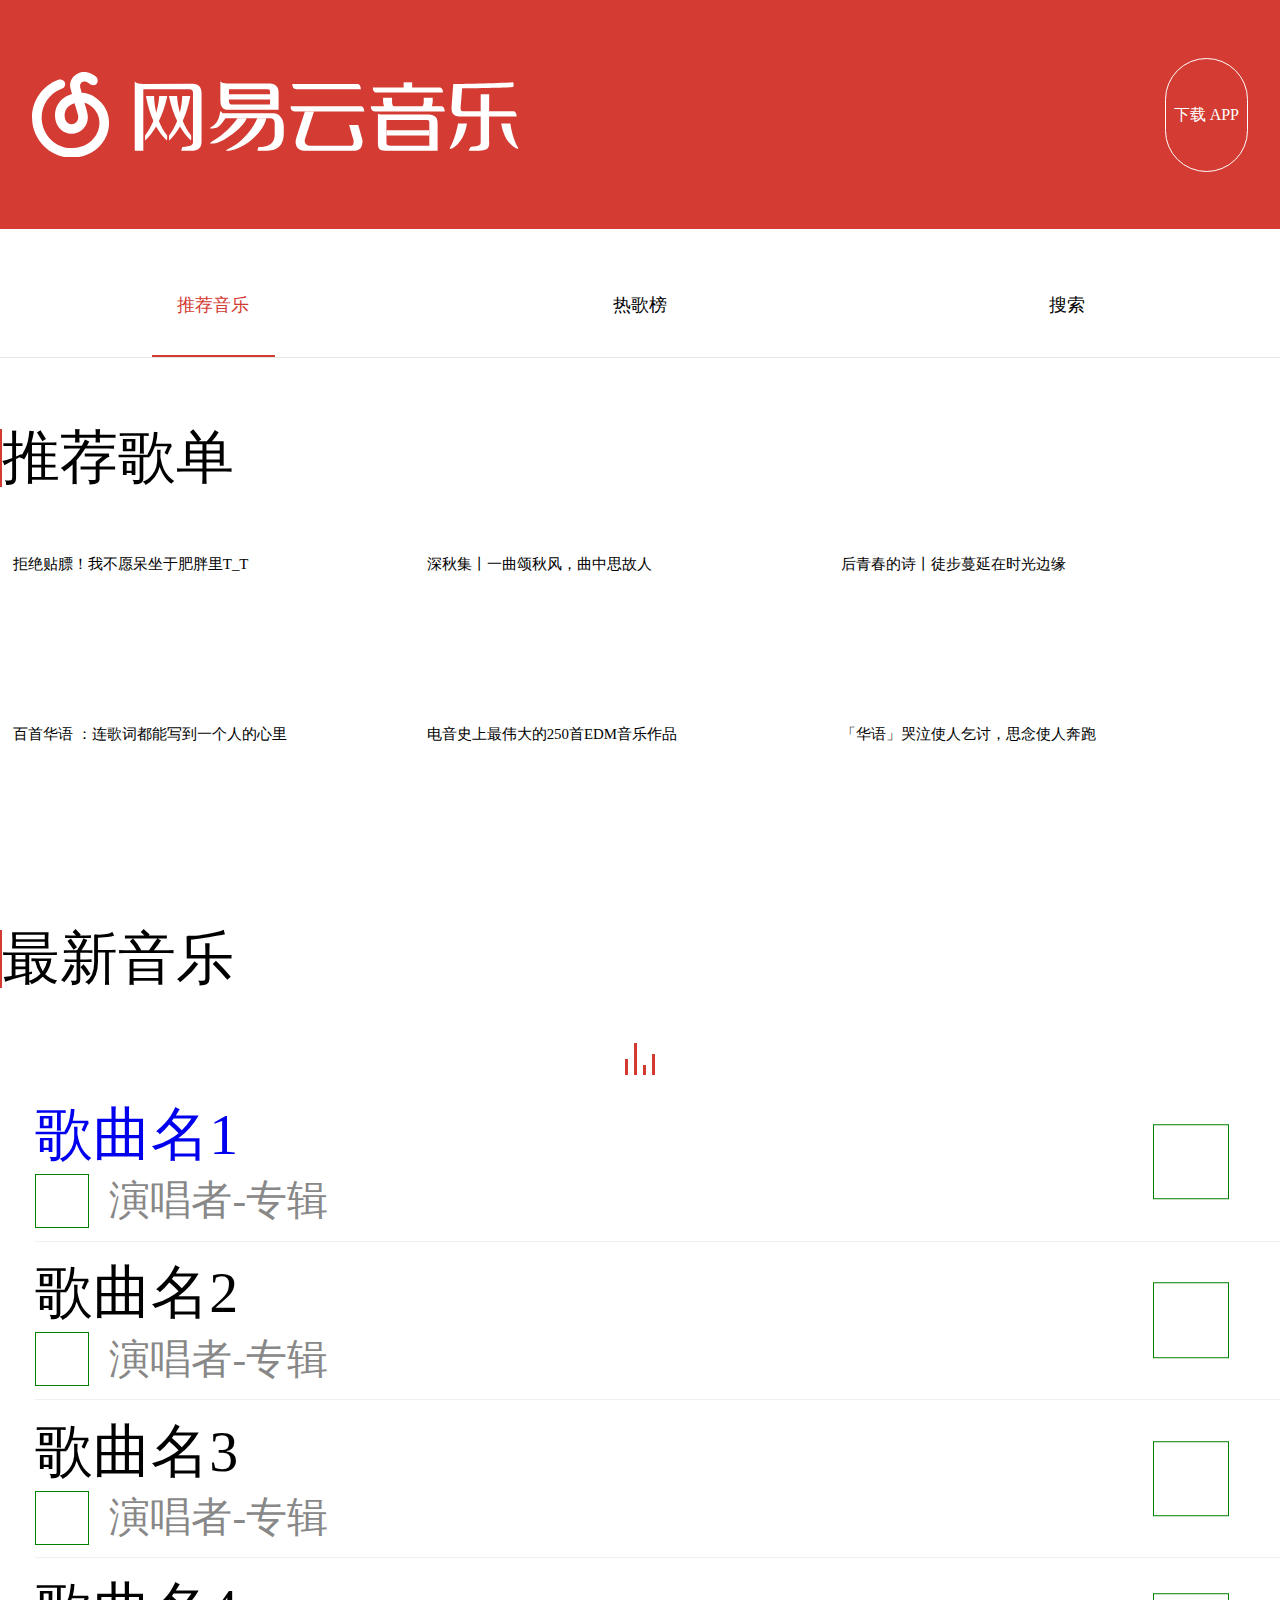
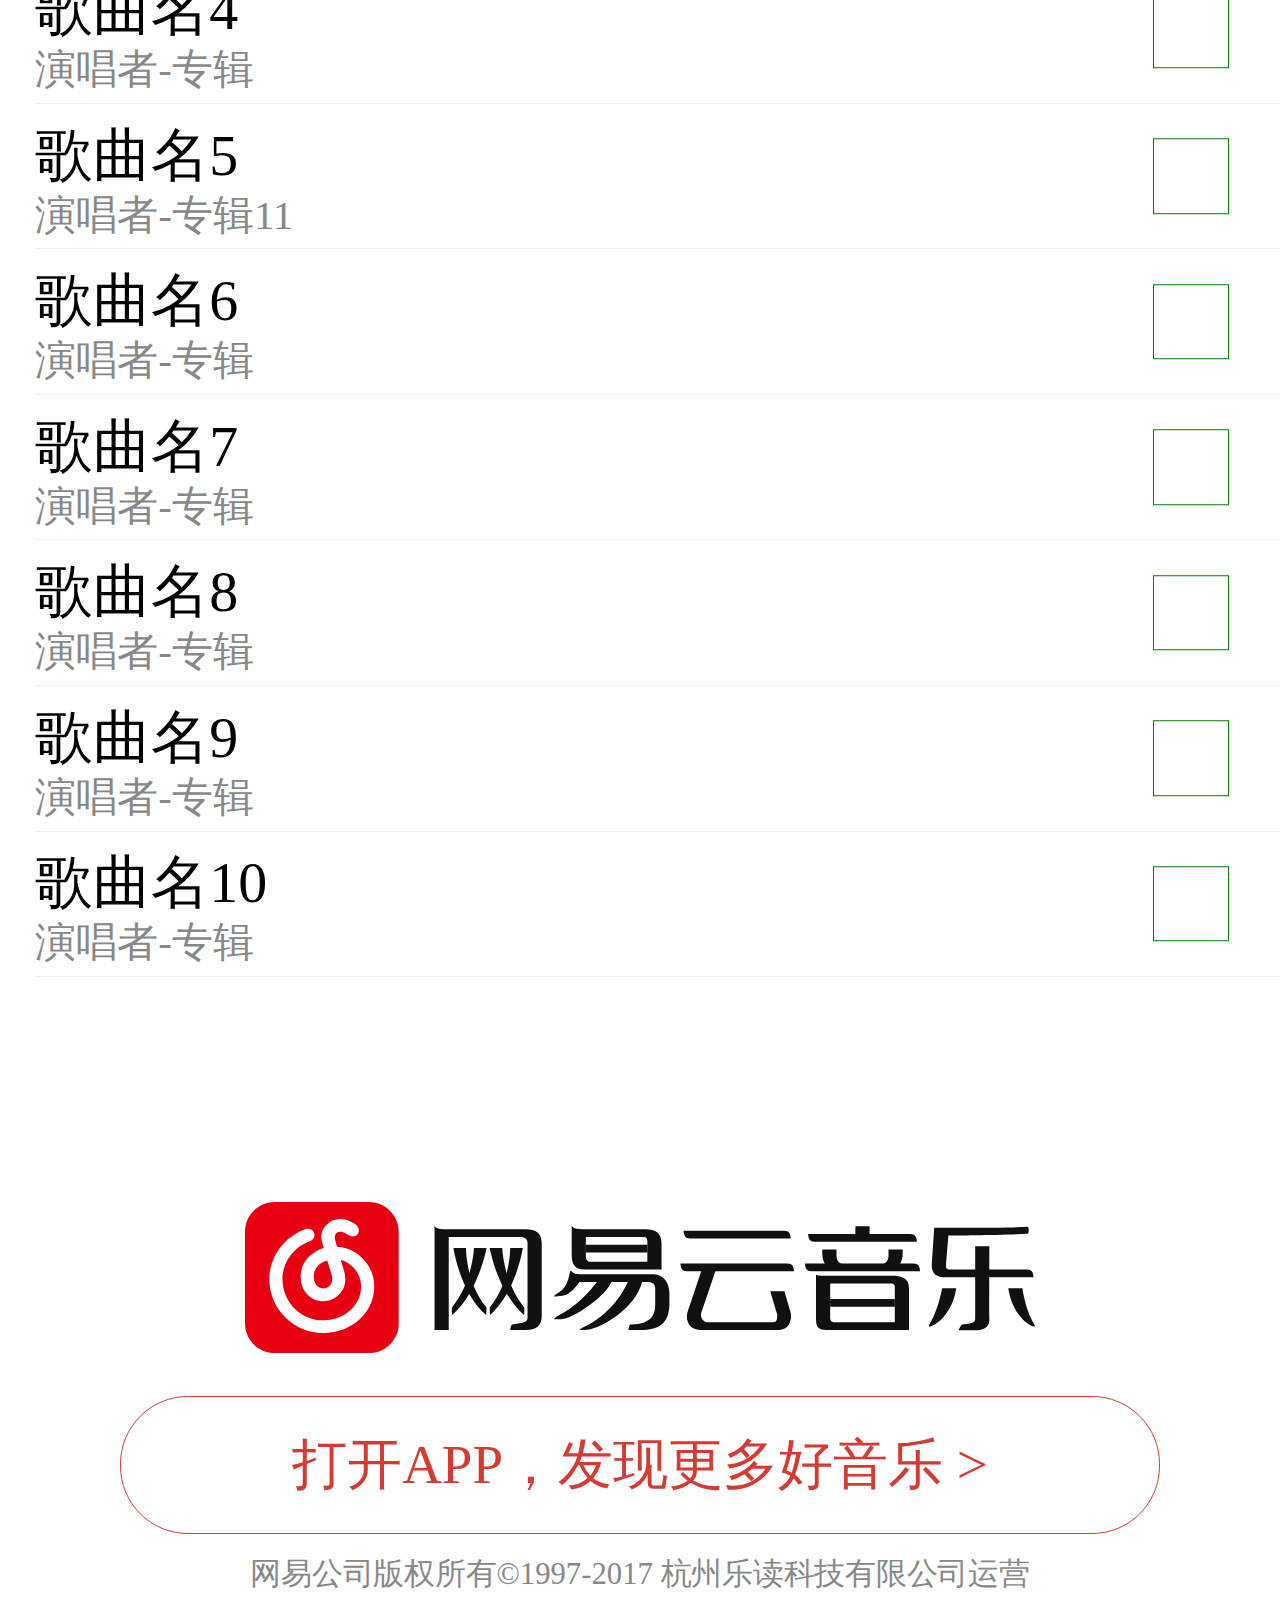
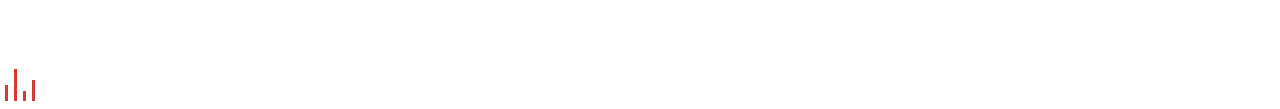
==== index.html @ 23da852b "first commit" ====
<!DOCTYPE html>
<html lang="en">
<head>
  <meta charset="utf-8">
  <title>网易云音乐</title>
  <meta name="viewport" content="width=device-width,user-scalable=no,initial-scale=1.0,maximum-scale=1.0,minimum-scale=1.0">
  <link rel="stylesheet" href="./index.css">
</head>
<body>
	<header class="topbar">
		<svg class="logo" xmlns="http://www.w3.org/2000/svg" viewBox="0 0 284 50" data-reactid="6"><g fill="#fff" data-reactid="7">
			<path d="m36.37 14.412c-2.115-1.367-4.707-2.117-7.377-2.251l-.595-2.174.018.021c-.023-.064-.043-.127-.063-.189l-.176-.643c-.406-1.86.333-2.748.713-3.067.064-.048.131-.097.204-.145 1.74-1.154 4.218.695 4.357.804 1.1 1.055 3.112 1.315 4.198.236 1.098-1.091.836-3.132-.261-4.223-1.708-1.698-6.95-4.426-11.41-1.467-4.01 2.659-4.09 6.402-3.431 8.565l.8 2.927c-1.339.383-2.624.933-3.797 1.647-4.391 2.676-6.594 7.192-6.04 12.391.564 5.335 4.575 9.208 9.536 9.208 5.267 0 9.551-4.262 9.551-9.501-.071-1.251-.057-1.236-.226-2.354-.165-1.091-1.783-6.218-1.783-6.218.994.229 1.923.602 2.725 1.12 9.06 5.856 5.289 15.176 5.118 15.583-2.495 5.954-7.934 9.509-14.923 9.754-4.555.16-8.919-1.535-12.289-4.772-3.554-3.41-5.591-8.189-5.591-13.11 0-7.414 4.687-14.14 11.662-16.749 1.453-.542 2.625-2.087 1.822-3.881-.632-1.41-2.344-1.895-3.796-1.352-9.156 3.418-15.307 12.251-15.307 21.981 0 6.43 2.664 12.675 7.308 17.14 4.283 4.111 9.793 6.349 15.595 6.349.264 0 .529-.004.793-.014 9.142-.32 16.585-5.251 19.9-13.164 2.071-4.807 3.225-15.684-7.231-22.445m-9.396 12.139c0 2.157-1.764 3.911-3.933 3.911-2.407 0-3.734-2.179-3.949-4.204-.408-3.861 1.619-5.959 3.392-7.04.719-.438 1.509-.781 2.335-1.029 0 0 1.912 6.05 2.061 6.99.164 1.037.094 1.372.094 1.372" data-reactid="8"></path><path d="m80.12 40.04c0 0-.333-2.724 0-3.144 7.73-9.758 7.56-22.887 7.56-22.887h4.738c-.082.452-2.448 16.971-12.298 26.03" data-reactid="9"></path><path d="m92.85 40.04c0 0 .333-2.724 0-3.144-7.729-9.758-8.131-22.887-8.131-22.887h-4.739c.082.452 3.02 16.971 12.87 26.03" data-reactid="10"></path><path d="m66.12 40.04c0 0-.332-2.724 0-3.144 7.711-9.758 8.138-22.887 8.138-22.887h4.727c-.081.452-3.038 16.971-12.865 26.03" data-reactid="11"></path><path d="m78.82 40.04c0 0 .332-2.724 0-3.144-7.71-9.758-7.515-22.887-7.515-22.887h-4.728c.081.452 2.417 16.971 12.243 26.03" data-reactid="12"></path><path d="m93.1 6.82l-28.11.201c-3.618-.045-5-.822-5-2.01 0 .757 0 37.4 0 41.02l5-.006v-36h26c1.756 0 3 .17 3 2v29c0 1.688-1.27 2.27-6.06 2.818-.408.047-.708 2.188-.708 2.188h5.881c3.547 0 5.881-1.355 5.881-5.428v-28.351c.0001-4.072-2.333-5.428-5.88-5.428" data-reactid="13"></path><path d="m154.33 10.02h37.67c-.106-1.835-.617-3.01-2.354-3.01h-37.67c.106 1.833.618 3.01 2.354 3.01" data-reactid="14"></path><path d="m191.6 20.02h-40.624c.108 1.835.627 3.01 2.39 3.01h40.623c-.108-1.835-.628-3.01-2.389-3.01" data-reactid="15"></path><path fill-rule="evenodd" d="m232 37.03h-25.01v-3.01h25.01v3.01" data-reactid="16"></path><path d="m221.98 10.02v-3.996h-5v3.995h5" data-reactid="17"></path><path d="m237.61 9.03h-38.613c.107 1.816.623 2.979 2.376 2.979h38.614c-.107-1.817-.623-2.979-2.377-2.979" data-reactid="18"></path><path d="m238.62 20.05h-40.771c.106 1.835.619 3.01 2.363 3.01h40.771c-.107-1.836-.619-3.01-2.363-3.01" data-reactid="19"></path><path d="m192.76 39.03c-.751-2.811-2.252-8.094-2.252-8.094h-5.314c0 0 1.721 6.03 2.406 8.371.337 1.148.185 1.649.104 2.265-.21 1.587-.896 1.433-2.51 1.433h-23.03c-2.757 0-3.196-2.519-2.805-3.695 1.51-4.541 5.313-16.293 5.313-16.293h-5.313c0 0-3.673 11.45-5.153 16.01-.364 1.123-.271 2.446-.16 2.994.595 2.951 2.752 3.998 5.757 3.998h27.749c3 0 4.677-1.048 5.271-3.999.108-.549.332-1.493-.068-2.994" data-reactid="20"></path><path d="m230.34 24.87h-24.816c-2.188.021-3.546-.115-3.546-.602 0 0 0 14.237 0 17.453 0 4.063 1.755 4.212 5.317 4.212h29.545v-16.248c0-4.064-2.936-4.815-6.5-4.815m1.65 5.563v12.585h-22.665c-1.747 0-2.343-.427-2.343-1.798v-13.185h22.08c1.748 0 2.928-.157 2.928 1.198v1.2" data-reactid="21"></path><path d="m210.24 17.581v-.642-1.926h-5.235v1.926c0 1.534.444 3.056.974 4.086h7.02c-1.736 0-2.762-1.495-2.762-3.444" data-reactid="22"></path><path d="m233.98 16.939v-1.926h-5.236v1.926.642c0 1.949-1.023 3.444-2.764 3.444h7.03c.53-1.029.967-2.551.967-4.086" data-reactid="23"></path><path d="m261.99 13.02v28c0 1.704-.629 2.146-5.625 2.702-.426.047-1.377 2.285-1.377 2.285h6.276c3.407 0 5.726-.923 5.718-4.341-.018-8 0-28.638 0-28.638l-4.992-.008" data-reactid="24"></path><path d="m283.82 44.12c.38.664 0 .904 0 .904-3.755-.994-8.592-6.405-9.842-15h5.367c.0001 0 .891 7.844 4.475 14.1" data-reactid="25"></path><path fill-rule="evenodd" d="m138.98 16.02h-23.99v-2.994h23.99v2.994" data-reactid="26"></path><path d="m138.02 6.771h-22.663c-4.02 0-5.367-.559-5.367-1.76 0 .736 0 7.626 0 11.147 0 3.961 1.175 5.867 4.771 5.867h23.259 5.963v-9.974c0-3.961-2.367-5.28-5.963-5.28m.971 12.257h-21.648c-1.761 0-2.36-.543-2.36-2.253v-6.759h21.649c1.761 0 2.36-.02 2.36 1.69v7.322z" data-reactid="27"></path><path d="m120 27.05c-2.535 3.611-7.836 9.777-14.92 13.465-.411.214-1.535 1.204-1.182 1.204.738 0 .308 0 2.363 0 4.674 0 17.408-9.327 19.06-14.669h-5.318" data-reactid="28"></path><path d="m131.52 27.05c-2.977 7.094-9.188 14.377-17.283 18.05-.421.19-1.24.827-.887.827.886 0 1.33 0 1.773 0 5.411 0 19.244-8.176 21.715-18.881h-5.318" data-reactid="29"></path><path d="m147 31.62c0-4.074-2.461-7.6-6.01-7.6h-28c-1.267-.03-1.884.167-2.197-.548-.226-.516-.883-.452-.883-.452-.686 4.109-1.573 7.03-5.299 9.05-.159.07-.978.863-.441.905 1.038.079 2.656-.217 3.532-.453 2.042-.551 3.583-3.196 5.288-5.504h26c1.769.007 2.712.957 2.712 2.788v6.337c0 2.745-.478 7.693-9.3 7.693-.411 0-.708 2.188-.708 2.188h4.709c6.263 0 10.598-2.224 10.598-10.334v-4.072z" data-reactid="30"></path><path d="m280.64 22.968h-27.681c-1.758 0-2.786.011-2.65-1.763.145-1.885.884-11.729.884-11.729 2.38-.002 19.912-.12 29.595-.69.567-.033.575-2.796 0-2.76-10.47.648-34.798.995-34.798.995s-.693 9.675-.98 13.724c-.291 4.081 2.043 5.29 5.595 5.29h32.392c-.107-1.87-.619-3.067-2.357-3.067" data-reactid="31"></path><path d="m244.15 44.12c-.369.664 0 .904 0 .904 3.641-.994 8.617-6.405 9.83-15h-5.203c0 0-1.152 7.844-4.627 14.1" data-reactid="32"></path></g>
		</svg>
		<a class="downloadApp" href="#">下载 APP</a>
	</header>
	<nav class="siteNav">
		<ol class="tabItems">
			<li class="active"><span>推荐音乐</span></li>
			<li><span>热歌榜</span></li>
			<li><span>搜索</span></li>
		</ol>
	</nav>


	<ol class="tabContent">
		<li class="active">


	<section class='playlists'>
		<h2>推荐歌单</h2>
		<ul>
			<li>
				<img src="http://p1.music.126.net/HA1UEL4LFqFqyFxqNJBwnw==/19190875951623640.webp?imageView&thumbnail=246x0&quality=75&tostatic=0&type=webp" alt="">
				<p>拒绝贴膘！我不愿呆坐于肥胖里T_T</p>
			</li>
			<li>
				<img src="http://p1.music.126.net/UFClfki7sb1cZ5XCi-OJ6g==/109951163053506456.webp?imageView&thumbnail=246x0&quality=75&tostatic=0&type=webp" alt="">
				<p>深秋集丨一曲颂秋风，曲中思故人</p>
			</li>
			<li>
				<img src="http://p1.music.126.net/b2ZIMdS1abkwF-KbpIpMlQ==/18577348465007366.webp?imageView&thumbnail=246x0&quality=75&tostatic=0&type=webp" alt="">
				<p>后青春的诗丨徒步蔓延在时光边缘</p>
			</li>
			<li>
				<img src="http://p1.music.126.net/yBlPix0KUD6MKlahgql5yg==/19091919905156517.webp?imageView&thumbnail=246x0&quality=75&tostatic=0&type=webp" alt="">
				<p>百首华语 ：连歌词都能写到一个人的心里</p>
			</li>
			<li>
				<img src="http://p1.music.126.net/1BQFT-akODSLM93bj4CQ2Q==/109951163041556034.webp?imageView&thumbnail=246x0&quality=75&tostatic=0&type=webp" alt="">
				<p>电音史上最伟大的250首EDM音乐作品</p>
			</li>
			<li>
				<img src="http://p1.music.126.net/3LbMYwTiQD5U3MCSgDPgdA==/109951163035317628.webp?imageView&thumbnail=246x0&quality=75&tostatic=0&type=webp" alt="">
				<p>「华语」哭泣使人乞讨，思念使人奔跑</p>
			</li>
		</ul>
	</section>

	<section class="lastestMusic">
		<h2>最新音乐</h2>
	<p id="lastestMusicloading">
		<img src="[data-uri]" alt="">
	</p>
		<ol id="lastestMusic">
			
           <li>
				<a href="./song.html">
				<h3>歌曲名1</h3>
				<p>
					<svg class="sq">
						<use xlink:href="#icon-sq"></use>
					</svg>
					演唱者-专辑</p>
				
					<svg class="play">
                         <use xlink:href="#icon-play-circled"></use>
                    </svg>
				</a>
			</li>
			<li>
				<h3>歌曲名2</h3>
				<p>
					<svg class="sq">
						<use xlink:href="#icon-sq"></use>
					</svg>
					演唱者-专辑</p>
				<a href="#">
					<svg class="play">
                         <use xlink:href="#icon-play-circled"></use>
                    </svg>
				</a>
			</li>
			<li>
				<h3>歌曲名3</h3>
				<p>
					<svg class="sq">
						<use xlink:href="#icon-sq"></use>
					</svg>
					演唱者-专辑</p>
				<a href="#">
					<svg class="play">
                         <use xlink:href="#icon-play-circled"></use>
                    </svg>
				</a>
			</li>
			<li>
				<h3>歌曲名4</h3>
				<p>演唱者-专辑</p>
				<a href="#">
					<svg class="play">
                         <use xlink:href="#icon-play-circled"></use>
                    </svg>
				</a>
			</li>
			<li>
				<h3>歌曲名5</h3>
				<p>演唱者-专辑11</p>
				<a href="#">
					<svg class="play">
                         <use xlink:href="#icon-play-circled"></use>
                    </svg>
				</a>
			</li>
			<li>
				<h3>歌曲名6</h3>
				<p>演唱者-专辑</p>
				<a href="#">
					<svg class="play">
                         <use xlink:href="#icon-play-circled"></use>
                    </svg>
				</a>
			</li>
			<li>
				<h3>歌曲名7</h3>
				<p>演唱者-专辑</p>
			    <a href="#">
			    	<svg class="play">
                         <use xlink:href="#icon-play-circled"></use>
                    </svg>
			    </a>
			</li>
			<li>
				<h3>歌曲名8</h3>
				<p>演唱者-专辑</p>
				<a href="#">
					<svg class="play">
                         <use xlink:href="#icon-play-circled"></use>
                    </svg>
				</a>
			</li>

			<li>
				<h3>歌曲名9</h3>
				<p>演唱者-专辑</p>
				<a href="#">
					<svg class="play">
                         <use xlink:href="#icon-play-circled"></use>
                    </svg>
				</a>
			</li>
			<li>
				<h3>歌曲名10</h3>
				<p>演唱者-专辑</p>
				<a href="#">
					<svg class="play">
                         <use xlink:href="#icon-play-circled"></use>
                    </svg>
				</a>
			</li>

		</ol>
	</section>

	<section class="art">
		<div class="logo">
		<svg class="logosvg" xmlns="http://www.w3.org/2000/svg" viewBox="0 0 460 88">
			<path fill-rule="evenodd" fill="#e60012" d="M0,17.171C0,7.688,7.819,0,17.466,0h54.583 c9.646,0,17.466,7.688,17.466,17.171v53.658c0,4.742-1.705,8.789-5.116,12.142c-3.411,3.354-7.527,5.03-12.351,5.03H17.466 C7.819,88.001,0,80.313,0,70.829V17.171z"></path><path fill="#fff" d="m63.6 29c-2.874-1.817-6.396-2.814-10.02-2.993l-.808-2.892.024.027c-.031-.086-.059-.17-.086-.252l-.239-.855c-.552-2.473.454-3.653.969-4.078.088-.064.179-.129.277-.192 2.364-1.535 5.731.924 5.92 1.068 1.494 1.403 4.229 1.75 5.704.314 1.491-1.451 1.136-4.165-.354-5.617-2.32-2.258-9.443-5.885-15.504-1.951-5.45 3.537-5.558 8.515-4.662 11.392l1.086 3.893c-1.819.51-3.564 1.241-5.159 2.191-5.967 3.559-8.96 9.565-8.212 16.479.767 7.097 6.216 12.247 12.957 12.247 7.157 0 12.978-5.668 12.978-12.636-.097-1.664-.077-1.644-.307-3.131-.224-1.451-2.422-8.271-2.422-8.271 1.35.304 2.613.801 3.702 1.489 12.307 7.788 7.186 20.18 6.955 20.726-3.389 7.919-10.78 12.646-20.277 12.973-6.188.214-12.12-2.041-16.697-6.346-4.829-4.537-7.598-10.895-7.598-17.44 0-9.859 6.369-18.812 15.847-22.274 1.973-.722 3.567-2.776 2.476-5.162-.859-1.875-3.185-2.52-5.158-1.798-12.44 4.546-20.798 16.294-20.798 29.23 0 8.552 3.619 16.857 9.929 22.788 5.819 5.469 13.307 8.445 21.19 8.444.358 0 .719-.006 1.078-.018 12.422-.427 22.536-6.984 27.04-17.509 2.812-6.392 4.38-20.857-9.827-29.85m-12.768 16.15c0 2.868-2.397 5.202-5.344 5.202-3.271 0-5.073-2.898-5.365-5.592-.555-5.135 2.2-7.926 4.609-9.363.977-.582 2.051-1.038 3.172-1.369 0 0 2.598 8.05 2.801 9.297.223 1.379.127 1.825.127 1.825"></path><g fill="#101010"><path d="m142.75 65.867c0 0-.516-4.094 0-4.726 11.981-14.67 11.718-34.407 11.718-34.407h7.344c-.126.678-3.794 25.512-19.06 39.13"></path><path d="m162.48 65.867c0 0 .516-4.094 0-4.726-11.981-14.67-12.603-34.407-12.603-34.407h-7.345c.126.678 4.681 25.512 19.948 39.13"></path><path d="m120.71 65.867c0 0-.515-4.094 0-4.726 11.981-14.67 12.644-34.407 12.644-34.407h7.345c-.126.678-4.721 25.512-19.989 39.13"></path><path d="m140.44 65.867c0 0 .516-4.094 0-4.726-11.98-14.67-11.677-34.407-11.677-34.407h-7.345c.126.678 3.755 25.512 19.02 39.13"></path><path d="m163.65 15.904h-45.905c-5.649-.067-7.345-.93-7.345-2.708 0 1.133 0 55.958 0 61.37h8.263v-54.15h41.31c2.741 0 4.591.871 4.591 3.61v43.32c0 2.523-1.514 3.124-8.996 3.947-.636.07-1.104 3.272-1.104 3.272h9.181c5.537 0 9.182-2.029 9.182-8.122v-42.42c0-6.093-3.645-8.123-9.182-8.123"></path><path d="m259.13 21.319h58.759c-.166-2.751-.963-4.513-3.673-4.513h-58.759c.167 2.752.963 4.513 3.673 4.513"></path><path d="m316.06 35.761h-62.43c.166 2.751.964 4.513 3.672 4.513h62.43c-.167-2.752-.963-4.513-3.672-4.513"></path><path fill-rule="evenodd" d="m378.49 61.03h-37.642v-4.512h37.642v4.512"></path><path d="m363.8 20.426v-6.318h-8.255v6.318h8.255"></path><path d="m387.67 18.612h-59.678c.167 2.751.964 4.513 3.673 4.513h59.677c-.166-2.752-.963-4.513-3.672-4.513"></path><path d="m389.51 35.761h-63.35c.166 2.751.963 4.513 3.673 4.513h63.35c-.166-2.752-.963-4.513-3.673-4.513"></path><path d="m317.72 64.11c-1.168-4.204-3.503-12.11-3.503-12.11h-8.263c0 0 2.677 9.02 3.742 12.521.523 1.718.286 2.467.16 3.387-.326 2.373-1.394 2.144-3.902 2.144h-35.806c-4.287 0-4.971-3.768-4.361-5.528 2.349-6.791 8.263-24.368 8.263-24.368h-8.263c0 0-5.711 17.13-8.01 23.951-.566 1.68-.422 3.659-.25 4.479.924 4.414 4.279 5.979 8.951 5.979h43.15c4.672 0 7.272-1.567 8.196-5.981.173-.821.523-2.234-.101-4.479"></path><path d="m376.65 42.98h-38.561c-3.396.032-5.509-.172-5.509-.902 0 0 0 21.352 0 26.18 0 6.094 2.727 6.317 8.264 6.317h45.904v-24.368c.0001-6.095-4.561-7.222-10.1-7.222m1.836 8.124v18.954h-33.97c-2.74 0-3.672-.643-3.672-2.707v-19.857h33.05c2.739 0 4.59-.237 4.59 1.805v1.805"></path><path d="m344.52 31.25v-.902-2.708h-8.263v2.708c0 2.157.702 4.296 1.537 5.744h11.08c-2.74 0-4.357-2.104-4.357-4.842"></path><path d="m383.08 30.346v-2.708h-8.263v2.708.902c0 2.738-1.617 4.842-4.362 4.842h11.1c.836-1.448 1.526-3.587 1.526-5.744"></path><path d="m425.31 25.832v41.519c0 2.523-.153 3.124-7.634 3.947-.637.07-2.061 3.386-2.061 3.386h9.396c5.102 0 8.572-1.367 8.561-6.431-.026-11.852 0-42.42 0-42.42h-8.262"></path><path d="m459.74 71.3c.586.993 0 1.354 0 1.354-5.779-1.489-13.224-9.586-15.15-22.45h8.263c-.0001-.0001 1.37 11.738 6.885 21.1"></path><path fill-rule="evenodd" d="m234.35 29.432h-35.818v-4.492h35.818v4.492"></path><path d="m233.43 15.904h-34.888c-6.191 0-8.263-.859-8.263-2.708 0 1.133 0 11.732 0 17.15 0 6.093 1.809 9.02 7.345 9.02h35.807 9.181v-15.343c-.002-6.093-3.646-8.123-9.182-8.123m.918 18.953h-32.13c-2.741 0-3.672-.871-3.672-3.609v-10.831h32.13c2.74 0 3.672-.032 3.672 2.708v11.732"></path><path d="m205.2 46.25c-3.938 5.417-12.175 14.665-23.18 20.2-.637.319-2.384 1.805-1.836 1.805 1.147 0 .479 0 3.672 0 7.262 0 27.05-13.988 29.609-22h-8.263"></path><path d="m223.1 46.25c-4.625 10.639-14.276 21.563-26.854 27.08-.654.286-1.926 1.24-1.377 1.24 1.376 0 2.066 0 2.754 0 8.409 0 29.902-12.262 33.741-28.317h-8.264"></path><path d="m247.2 53.02c0-6.095-3.645-10.944-9.181-10.944h-43.15c-1.977-.045-3.645-.172-4.132-1.241-.352-.771-1.376-.676-1.376-.676-1.069 6.146-2.452 10.509-8.263 13.538-.25.105-1.524 1.292-.688 1.354 1.619.119 4.143-.324 5.508-.677 3.185-.823 6.293-4.333 8.952-7.785h39.479c2.757.011 4.59.984 4.59 3.724v9.477c0 4.106-.745 11.507-14.502 11.507-.64 0-1.104 3.272-1.104 3.272h7.345c9.767 0 16.525-3.325 16.525-15.456v-6.093z"></path><path d="m455.61 39.37h-43.15c-2.741 0-4.344.015-4.132-2.595.224-2.775 1.377-17.262 1.377-17.262 3.71-.003 31.04-.176 46.13-1.016.884-.05.896-4.114 0-4.062-15.1.884-46.13.563-46.13.563h-8.264c0 0-.927 15.14-1.376 21.1-.453 6.01 3.186 7.785 8.722 7.785h50.5c-.165-2.75-.962-4.511-3.672-4.511"></path><path d="m398.69 71.3c-.585.993 0 1.354 0 1.354 5.778-1.489 13.682-9.586 15.608-22.45h-8.264c0-.0001-1.829 11.738-7.344 21.1"></path></g>
		</svg>
	</div>

     <a href="#" class='openApp'>打开APP，发现更多好音乐 ></a>
     <div class="copyright">
     	网易公司版权所有©1997-2017   杭州乐读科技有限公司运营
     </div>
	</section>

</li>
  <p id="tab2loading">
		<img src="[data-uri]" alt="">
	</p>
</li>
<li>
  <p id="tab3loading">
		<img src="[data-uri]" alt="">
	</p>
	<input id="searchSong" type="text" style="border:1px solid yellow;">
	<div id="output"></div>
</li>
</ol>

	<script src="//at.alicdn.com/t/font_462409_9vyfqvmnb6yo80k9.js">
	</script>
	<script src="http://apps.bdimg.com/libs/jquery/2.1.4/jquery.min.js"></script>
    <script src="index.js"></script>

</body>
</html>
---- index.css ----
*{margin:0; padding:0; box-sizing: border-box;}
*::before, *::after{box-sizing: border-box;}
ul,ol{list-style:none;}
h1,h2,h3{font-weight:normal;} //字体取消粗体

body{
	font-size:3.7vw;
}


section > h2:first-child{
	font-size:4.53vw;
	border-left:2px solid #D33A31;
	margin:4vw 0;
	font-weight:normal;  //粗体去掉
	padding-left:2.6vw;
	line-height:1;
}

.topbar{
	background:#d43c33;
	padding:4.5vw 2.5vw;
	//border:1px solid green;
	display:flex;
	align-items:center;
	justify-content:space-between;   //两边位置
}
.topbar .logo{
	width:38vw;
}
.topbar .downloadApp{
	line-height:7.5vw;
	border:1px solid white;
	border-radius:4.25vw;
	display:block;
	color:white;
	text-decoration:none;
	padding:0.5em;
}

.siteNav{}
.siteNav > ol{
	display:flex;
	text-align:center;
	//line-height:12vw;
	border-bottom:1px solid #E6E6E6;
	font-size:1.1em;
}
.siteNav > ol> li{
	flex:1;
}
.siteNav > ol> li.active{
	color:#D33A31;
}
.siteNav > ol> li>span{
	height:10vw;
	line-height:12vw;
	display:inline-block;
	position:relative;
}
.siteNav > ol> li.active>span::before{
	content:''; position:absolute;
	bottom:0; border-top:2px solid #D33A31;
	left:-2vw; right:-2vw;
}

.tabContent >li{display:none;}
.tabContent >li.active{display:block;}


.playlists{
	margin-top:5.5vw;
}
.playlists > ul{
	display:flex;
	flex-wrap:wrap;  //图片换行
	justify-content:space-between;
	font-size:0.93em;
}
.playlists > ul img{
	width:100%;
}
.playlists > ul >li{
	width:calc(33.3333333% - 1vw);
	margin-bottom:4vw;
}
.playlists > ul >li p{
	padding:0 1vw;
	display: -webkit-box;  //文字两行以上变省略号
	line-height:4vw;
	height:8vw;
	  -webkit-line-clamp:2;
	  -webkit-box-orient:vertical;
	overflow:hidden;
    text-overflow:ellipsis;
}

.lastestMusic{}
.lastestMusic >p{
	text-align:center;
}
.lastestMusic >ol{
	padding-left:calc(2.6vw + 2px);
}
.lastestMusic >ol >li{
	border-bottom:1px solid #F0F0F1;
	padding:1vw 0;
	position:relative;
}
.lastestMusic >ol >li a{
	text-decoration:none;   //a链接去掉下划线
	color:inherit;
}
.lastestMusic >ol >li h3{
	font-size:4.53vw;
}
.lastestMusic >ol >li p{
	font-size:3.2vw; color:#888;
	line-height:3.2vw;
	display:flex;
	align-items:center;
}
.lastestMusic >ol >li svg.play{
	width:5.9vw;
	height:5.9vw;
	position:absolute;
	right:4vw;
	top:50%;
	transform:translateY(-50%);
	fill:#AAAAAA;
border:1px solid green;
}
	.lastestMusic >ol >li svg.sq{
		width:4.2vw;
		height:4.2vw;
		margin-right:0.5em;
		fill:#FDB196;
border:1px solid green;
	}
section.art{
	background:transparent url(http://s3.music.126.net/m/s/img/recommand_bg_2x.png?d045fafc60e017b653f8065a87496922) no-repeat center 0;
    padding-top:17.6vw;
    padding-bottom:5vw;
//border:1px solid green;
//height:200vw;
}
section.art .logo{
	text-align:center;
	
}
section.art .logosvg{
	width:61.7vw;
}
section.art .openApp{
	display:block; //a标签要先设置
	//max-width: 81.3vw;
	max-width:81.3vw;
	padding:1vw 0;
	margin:0 auto;
	text-align:center;
	color:#d43c33;
	border:1px solid;
	font-size:4.3vw;
	text-decoration:none;
	line-height:8.6vw;
	border-radius:5.3vw;
	margin-bottom:1vw;
	margin-top:3vw;

}
section.art .copyright{
	font-size:3.2vw;
	transform:scale(.75);
	text-align:center;
	color:#888;
}
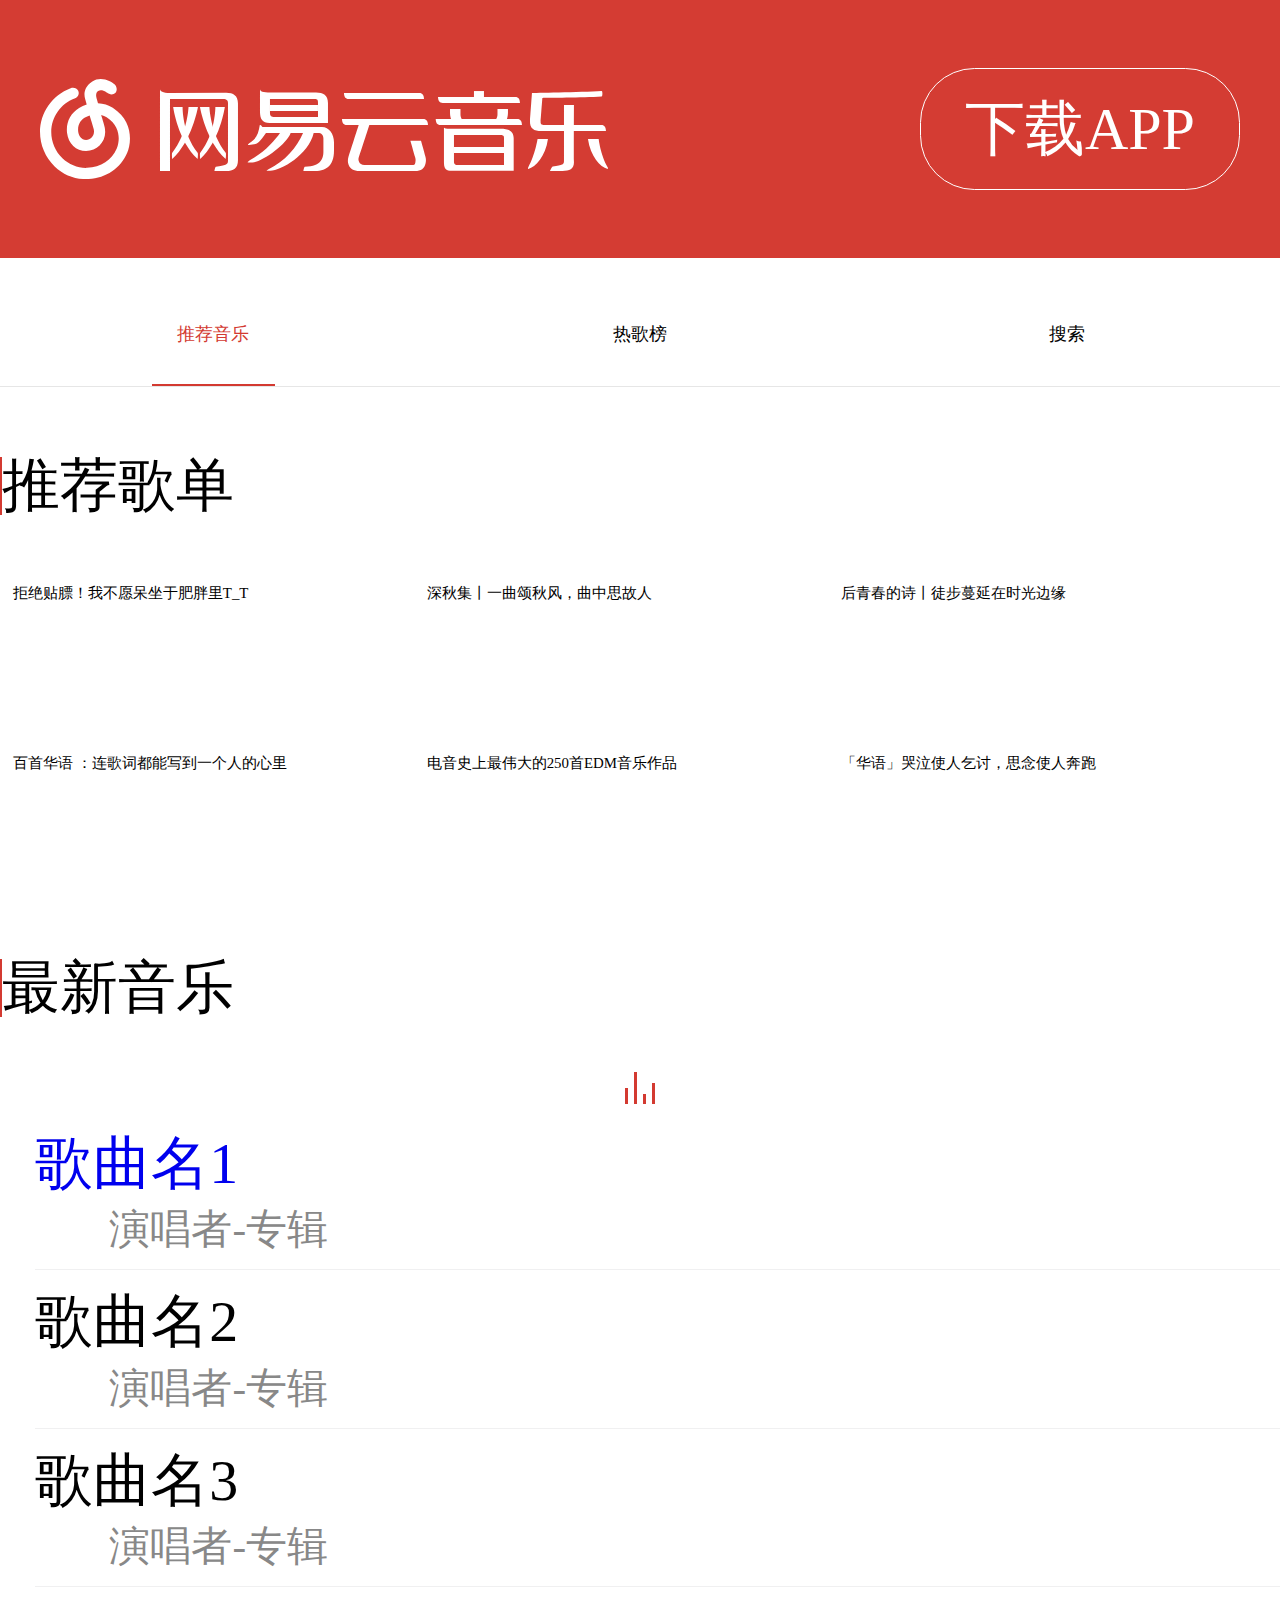
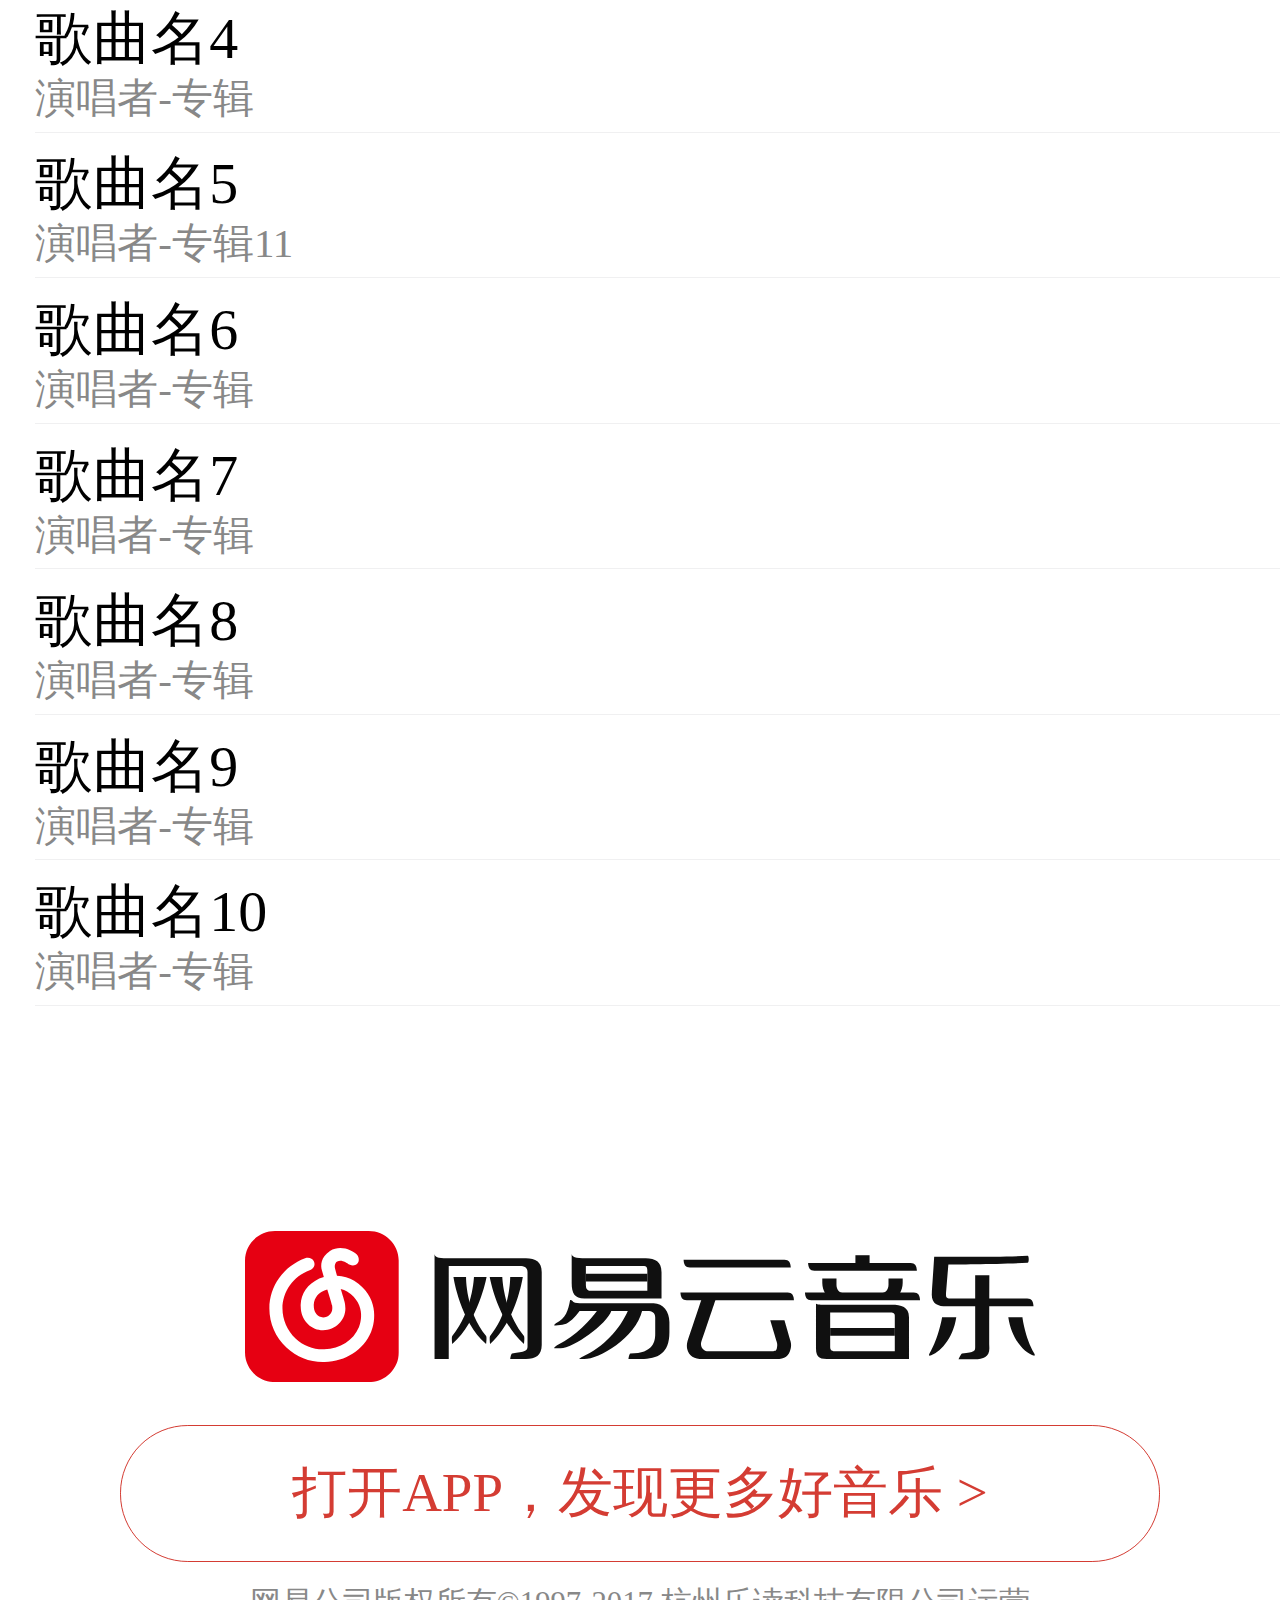
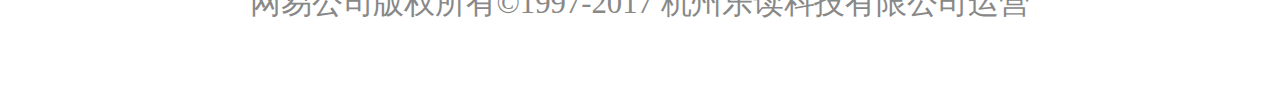
==== commit 9adfe0eb: "完善css" ====
--- a/index.html
+++ b/index.html
@@ -11,7 +11,7 @@
 		<svg class="logo" xmlns="http://www.w3.org/2000/svg" viewBox="0 0 284 50" data-reactid="6"><g fill="#fff" data-reactid="7">
 			<path d="m36.37 14.412c-2.115-1.367-4.707-2.117-7.377-2.251l-.595-2.174.018.021c-.023-.064-.043-.127-.063-.189l-.176-.643c-.406-1.86.333-2.748.713-3.067.064-.048.131-.097.204-.145 1.74-1.154 4.218.695 4.357.804 1.1 1.055 3.112 1.315 4.198.236 1.098-1.091.836-3.132-.261-4.223-1.708-1.698-6.95-4.426-11.41-1.467-4.01 2.659-4.09 6.402-3.431 8.565l.8 2.927c-1.339.383-2.624.933-3.797 1.647-4.391 2.676-6.594 7.192-6.04 12.391.564 5.335 4.575 9.208 9.536 9.208 5.267 0 9.551-4.262 9.551-9.501-.071-1.251-.057-1.236-.226-2.354-.165-1.091-1.783-6.218-1.783-6.218.994.229 1.923.602 2.725 1.12 9.06 5.856 5.289 15.176 5.118 15.583-2.495 5.954-7.934 9.509-14.923 9.754-4.555.16-8.919-1.535-12.289-4.772-3.554-3.41-5.591-8.189-5.591-13.11 0-7.414 4.687-14.14 11.662-16.749 1.453-.542 2.625-2.087 1.822-3.881-.632-1.41-2.344-1.895-3.796-1.352-9.156 3.418-15.307 12.251-15.307 21.981 0 6.43 2.664 12.675 7.308 17.14 4.283 4.111 9.793 6.349 15.595 6.349.264 0 .529-.004.793-.014 9.142-.32 16.585-5.251 19.9-13.164 2.071-4.807 3.225-15.684-7.231-22.445m-9.396 12.139c0 2.157-1.764 3.911-3.933 3.911-2.407 0-3.734-2.179-3.949-4.204-.408-3.861 1.619-5.959 3.392-7.04.719-.438 1.509-.781 2.335-1.029 0 0 1.912 6.05 2.061 6.99.164 1.037.094 1.372.094 1.372" data-reactid="8"></path><path d="m80.12 40.04c0 0-.333-2.724 0-3.144 7.73-9.758 7.56-22.887 7.56-22.887h4.738c-.082.452-2.448 16.971-12.298 26.03" data-reactid="9"></path><path d="m92.85 40.04c0 0 .333-2.724 0-3.144-7.729-9.758-8.131-22.887-8.131-22.887h-4.739c.082.452 3.02 16.971 12.87 26.03" data-reactid="10"></path><path d="m66.12 40.04c0 0-.332-2.724 0-3.144 7.711-9.758 8.138-22.887 8.138-22.887h4.727c-.081.452-3.038 16.971-12.865 26.03" data-reactid="11"></path><path d="m78.82 40.04c0 0 .332-2.724 0-3.144-7.71-9.758-7.515-22.887-7.515-22.887h-4.728c.081.452 2.417 16.971 12.243 26.03" data-reactid="12"></path><path d="m93.1 6.82l-28.11.201c-3.618-.045-5-.822-5-2.01 0 .757 0 37.4 0 41.02l5-.006v-36h26c1.756 0 3 .17 3 2v29c0 1.688-1.27 2.27-6.06 2.818-.408.047-.708 2.188-.708 2.188h5.881c3.547 0 5.881-1.355 5.881-5.428v-28.351c.0001-4.072-2.333-5.428-5.88-5.428" data-reactid="13"></path><path d="m154.33 10.02h37.67c-.106-1.835-.617-3.01-2.354-3.01h-37.67c.106 1.833.618 3.01 2.354 3.01" data-reactid="14"></path><path d="m191.6 20.02h-40.624c.108 1.835.627 3.01 2.39 3.01h40.623c-.108-1.835-.628-3.01-2.389-3.01" data-reactid="15"></path><path fill-rule="evenodd" d="m232 37.03h-25.01v-3.01h25.01v3.01" data-reactid="16"></path><path d="m221.98 10.02v-3.996h-5v3.995h5" data-reactid="17"></path><path d="m237.61 9.03h-38.613c.107 1.816.623 2.979 2.376 2.979h38.614c-.107-1.817-.623-2.979-2.377-2.979" data-reactid="18"></path><path d="m238.62 20.05h-40.771c.106 1.835.619 3.01 2.363 3.01h40.771c-.107-1.836-.619-3.01-2.363-3.01" data-reactid="19"></path><path d="m192.76 39.03c-.751-2.811-2.252-8.094-2.252-8.094h-5.314c0 0 1.721 6.03 2.406 8.371.337 1.148.185 1.649.104 2.265-.21 1.587-.896 1.433-2.51 1.433h-23.03c-2.757 0-3.196-2.519-2.805-3.695 1.51-4.541 5.313-16.293 5.313-16.293h-5.313c0 0-3.673 11.45-5.153 16.01-.364 1.123-.271 2.446-.16 2.994.595 2.951 2.752 3.998 5.757 3.998h27.749c3 0 4.677-1.048 5.271-3.999.108-.549.332-1.493-.068-2.994" data-reactid="20"></path><path d="m230.34 24.87h-24.816c-2.188.021-3.546-.115-3.546-.602 0 0 0 14.237 0 17.453 0 4.063 1.755 4.212 5.317 4.212h29.545v-16.248c0-4.064-2.936-4.815-6.5-4.815m1.65 5.563v12.585h-22.665c-1.747 0-2.343-.427-2.343-1.798v-13.185h22.08c1.748 0 2.928-.157 2.928 1.198v1.2" data-reactid="21"></path><path d="m210.24 17.581v-.642-1.926h-5.235v1.926c0 1.534.444 3.056.974 4.086h7.02c-1.736 0-2.762-1.495-2.762-3.444" data-reactid="22"></path><path d="m233.98 16.939v-1.926h-5.236v1.926.642c0 1.949-1.023 3.444-2.764 3.444h7.03c.53-1.029.967-2.551.967-4.086" data-reactid="23"></path><path d="m261.99 13.02v28c0 1.704-.629 2.146-5.625 2.702-.426.047-1.377 2.285-1.377 2.285h6.276c3.407 0 5.726-.923 5.718-4.341-.018-8 0-28.638 0-28.638l-4.992-.008" data-reactid="24"></path><path d="m283.82 44.12c.38.664 0 .904 0 .904-3.755-.994-8.592-6.405-9.842-15h5.367c.0001 0 .891 7.844 4.475 14.1" data-reactid="25"></path><path fill-rule="evenodd" d="m138.98 16.02h-23.99v-2.994h23.99v2.994" data-reactid="26"></path><path d="m138.02 6.771h-22.663c-4.02 0-5.367-.559-5.367-1.76 0 .736 0 7.626 0 11.147 0 3.961 1.175 5.867 4.771 5.867h23.259 5.963v-9.974c0-3.961-2.367-5.28-5.963-5.28m.971 12.257h-21.648c-1.761 0-2.36-.543-2.36-2.253v-6.759h21.649c1.761 0 2.36-.02 2.36 1.69v7.322z" data-reactid="27"></path><path d="m120 27.05c-2.535 3.611-7.836 9.777-14.92 13.465-.411.214-1.535 1.204-1.182 1.204.738 0 .308 0 2.363 0 4.674 0 17.408-9.327 19.06-14.669h-5.318" data-reactid="28"></path><path d="m131.52 27.05c-2.977 7.094-9.188 14.377-17.283 18.05-.421.19-1.24.827-.887.827.886 0 1.33 0 1.773 0 5.411 0 19.244-8.176 21.715-18.881h-5.318" data-reactid="29"></path><path d="m147 31.62c0-4.074-2.461-7.6-6.01-7.6h-28c-1.267-.03-1.884.167-2.197-.548-.226-.516-.883-.452-.883-.452-.686 4.109-1.573 7.03-5.299 9.05-.159.07-.978.863-.441.905 1.038.079 2.656-.217 3.532-.453 2.042-.551 3.583-3.196 5.288-5.504h26c1.769.007 2.712.957 2.712 2.788v6.337c0 2.745-.478 7.693-9.3 7.693-.411 0-.708 2.188-.708 2.188h4.709c6.263 0 10.598-2.224 10.598-10.334v-4.072z" data-reactid="30"></path><path d="m280.64 22.968h-27.681c-1.758 0-2.786.011-2.65-1.763.145-1.885.884-11.729.884-11.729 2.38-.002 19.912-.12 29.595-.69.567-.033.575-2.796 0-2.76-10.47.648-34.798.995-34.798.995s-.693 9.675-.98 13.724c-.291 4.081 2.043 5.29 5.595 5.29h32.392c-.107-1.87-.619-3.067-2.357-3.067" data-reactid="31"></path><path d="m244.15 44.12c-.369.664 0 .904 0 .904 3.641-.994 8.617-6.405 9.83-15h-5.203c0 0-1.152 7.844-4.627 14.1" data-reactid="32"></path></g>
 		</svg>
-		<a class="downloadApp" href="#">下载 APP</a>
+		<a class="downloadApp" href="#">下载APP</a>
 	</header>
 	<nav class="siteNav">
 		<ol class="tabItems">
@@ -21,9 +21,8 @@
 		</ol>
 	</nav>
 
-
-	<ol class="tabContent">
-		<li class="active">
+<ol class="tabContent">
+  <li class="page-1 active">
 
 
 	<section class='playlists'>
@@ -184,18 +183,22 @@
      </div>
 	</section>
 
+
 </li>
-  <p id="tab2loading">
+
+  <li>
+  <p id="tab2loading">2
 		<img src="[data-uri]" alt="">
 	</p>
-</li>
-<li>
-  <p id="tab3loading">
+  </li>
+  <li>
+  <p id="tab3loading">3
 		<img src="[data-uri]" alt="">
 	</p>
 	<input id="searchSong" type="text" style="border:1px solid yellow;">
 	<div id="output"></div>
-</li>
+  </li>
+
 </ol>
 
 	<script src="//at.alicdn.com/t/font_462409_9vyfqvmnb6yo80k9.js">
@@ -203,5 +206,15 @@
 	<script src="http://apps.bdimg.com/libs/jquery/2.1.4/jquery.min.js"></script>
     <script src="index.js"></script>
 
+ <script>
+   $('.tabItems').on('click','li',function(){
+   	let $li = $(e.currentTarget)
+   	let index = $li.index()
+   	$li.addClass('active').siblings().removeClass('active')
+   	$('.tabContent').children().eq(index)
+   	   .addClass('active').siblings().removeClass('active')
+   })
+ </script>
+
 </body>
 </html>--- a/index.css
+++ b/index.css
@@ -19,23 +19,28 @@
 
 .topbar{
 	background:#d43c33;
-	padding:4.5vw 2.5vw;
+	padding:5.3125vw 3.125vw;
 	//border:1px solid green;
 	display:flex;
 	align-items:center;
 	justify-content:space-between;   //两边位置
 }
 .topbar .logo{
-	width:38vw;
+	//width:38vw;
+	width:44.375vw;
+	height:7.8125vw;
+	vertical-align:top;
 }
 .topbar .downloadApp{
-	line-height:7.5vw;
+	line-height:6.25vw;
 	border:1px solid white;
 	border-radius:4.25vw;
 	display:block;
 	color:white;
 	text-decoration:none;
-	padding:0.5em;
+	//padding:0.2em;
+	padding:1.5625vw 3.4375vw;
+	font-size:4.6875vw;
 }
 
 .siteNav{}
@@ -66,6 +71,9 @@
 
 .tabContent >li{display:none;}
 .tabContent >li.active{display:block;}
+
+
+
 
 
 .playlists{
@@ -128,14 +136,14 @@
 	top:50%;
 	transform:translateY(-50%);
 	fill:#AAAAAA;
-border:1px solid green;
+//border:1px solid green;
 }
 	.lastestMusic >ol >li svg.sq{
 		width:4.2vw;
 		height:4.2vw;
 		margin-right:0.5em;
-		fill:#FDB196;
-border:1px solid green;
+		fill:#D33A31;
+//border:1px solid green;
 	}
 section.art{
 	background:transparent url(http://s3.music.126.net/m/s/img/recommand_bg_2x.png?d045fafc60e017b653f8065a87496922) no-repeat center 0;
